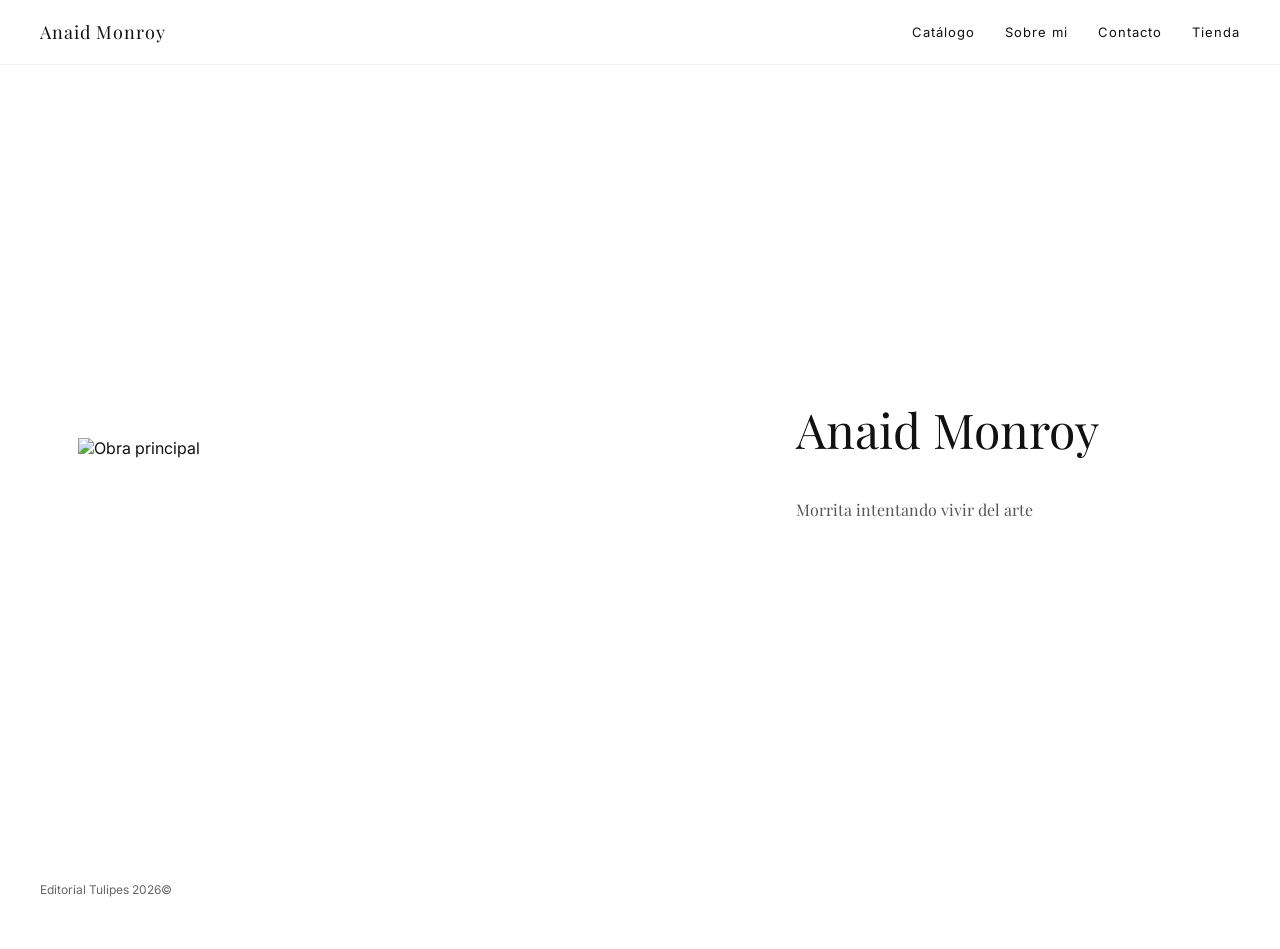
==== index.html @ e2f3367c "primer commit" ====
<!DOCTYPE html>
<html lang="es">
<head>
    <meta charset="UTF-8">
    <meta name="viewport" content="width=device-width, initial-scale=1.0">
    <title>Anaid Monroy</title>

    <link href="https://fonts.googleapis.com/css2?family=Playfair+Display&family=Inter&display=swap" rel="stylesheet">

    <!-- CSS -->
    <link rel="stylesheet" href="css/styles.css">
</head>
<body>

   <header class="header">
  <div class="logo">Anaid Monroy</div>

  <nav class="nav">
    <a href="Catalogo.html">Catálogo</a>
    <a href="about.html">Sobre mi</a>
    <a href="contacto.html">Contacto</a>
    <a href="tienda.html">Tienda</a>
  </nav>
</header>

    <main>
      <section class="hero fade-in">
        <img src="img/portada/hero_1.HEIC" alt="Obra principal">
      
      <div class="hero-text">
        <h1>Anaid Monroy</h1>
        <p>Morrita intentando vivir del arte</p>
      </div>  
      </section>
    </main>

    <footer>
        <p>Editorial Tulipes 2026©</p>
    </footer>

    <!-- JS -->
    <script src="js/script.js"></script>
</body>
</html>
---- css/styles.css ----
body {
  margin: 0;
  font-family: 'Inter', sans-serif;
  background: #fff;
  color: #111;
}

* {
  box-sizing: border-box;
}

img {
  display: block;
  width: 100%;
}

.header {
  display: flex;
  justify-content: space-between;
  align-items: center;
  padding: 20px 40px;
  font-size: 14px;
  letter-spacing: 1px;
}

.logo {
  font-family: 'Playfair Display', serif;
  font-size: 18px;
}

.nav a {
  margin-left: 25px;
  text-decoration: none;
  color: #111;
  transition: opacity 0.3s ease;
}

.nav a:hover {
  opacity: 0.5;
}

.statement {
  padding: 80px 40px;
  max-width: 700px;
  font-size: 18px;
  line-height: 1.8;
}

footer {
  padding: 40px;
  font-size: 12px;
  color: #666;
}
.nav a:link,
.nav a:visited {
  color: #111;
}

.nav {
  font-size: 13px;
}
.hero {
  display: flex;
  align-items: center;
  justify-content: space-between;
  padding: 60px 40px;
  gap: 40px;
}

.hero-text {
  width: 40%;
  font-family: 'Playfair Display', serif;
  font-size: 32px;
  line-height: 1.3;
}

.hero-text h1 {
  font-family: 'Playfair Display', serif;
  font-size: 48px;
  font-weight: normal;
}

.hero-text p {
  font-size: 16px;
  color: #555;
}
.contacto {
  max-width: 600px;
  margin: 0 auto;
  padding: 80px 40px;
}

.contacto h1 {
  font-family: 'Playfair Display', serif;
  font-size: 36px;
  margin-bottom: 20px;
}

.contacto-texto {
  margin-bottom: 40px;
  color: #555;
}

.formulario {
  display: flex;
  flex-direction: column;
  gap: 20px;
}

.formulario input,
.formulario textarea {
  border: none;
  border-bottom: 1px solid #ccc;
  padding: 10px;
  font-size: 14px;
  font-family: 'Inter', sans-serif;
}

.formulario input:focus,
.formulario textarea:focus {
  outline: none;
  border-bottom: 1px solid black;
}

.formulario button {
  margin-top: 20px;
  padding: 10px;
  border: 1px solid black;
  background: none;
  cursor: pointer;
}

.formulario button:hover {
  background: black;
  color: white;
}
.catalogo-header {
  padding: 80px 40px 40px;
}

.catalogo-header h1 {
  font-family: 'Playfair Display', serif;
  font-size: 42px;
  font-weight: normal;
  margin-bottom: 10px;
}

.catalogo-header p {
  color: #666;
}

.catalogo-grid {
  padding: 60px 40px;
}

.producto img {
  width: 100%;
  height: auto;
  transition: opacity 0.3s ease;
}

.producto img:hover {
  opacity: 0.9;
}

.producto-info {
  margin-top: 15px;
}

.producto-info h2 {
  font-size: 18px;
  font-weight: normal;
  margin-bottom: 5px;
}

.producto-info p {
  color: #666;
  font-size: 14px;
  margin-bottom: 10px;
}

.producto-info span {
  font-size: 14px;
}
.producto-horizontal {
  display: flex;
  align-items: center;
  gap: 60px;
  margin-bottom: 120px;
}

.producto-horizontal img {
  width: 55%;
  height: auto;
}

.producto-info {
  width: 45%;
}

.producto-info h2 {
  font-family: 'Playfair Display', serif;
  font-size: 32px;
  font-weight: normal;
  margin-bottom: 20px;
}

.producto-info p,
.producto-info span {
  font-size: 15px;
  line-height: 1.8;
  color: #444;
}

.producto-horizontal.reverse {
  flex-direction: row;
}

.producto-horizontal.reverse .producto-info {
  text-align: left;
}

  .expo-preview {
    display: flex;
    align-items: center;
    justify-content: space-between;
    gap: 60px;
    text-decoration: none;
    color: inherit;
  }

  .expo-preview img {
    width: 55%;
    height: auto;
    transition: opacity 0.3s ease;
  }

  .expo-preview:hover img {
    opacity: 0.92;
  }

  .expo-info {
    width: 45%;
  }

  .expo-info h2 {
    font-family: 'Playfair Display', serif;
    font-size: 42px;
    font-weight: normal;
    margin-bottom: 10px;
  }

  .expo-info p {
    color: #666;
    margin-bottom: 25px;
  }

  .expo-button {
    display: inline-block;
    padding: 12px 22px;
    border: 1px solid #111;
    font-size: 12px;
    letter-spacing: 1px;
    text-transform: uppercase;
    transition: all 0.3s ease;
  }

  .expo-button:hover {
    background: #111;
    color: white;
  }

  .hero {
  display: flex;
  align-items: center;
  justify-content: center;
  gap: 80px;
  min-height: 85vh;
  padding: 60px;
}

.hero img {
  width: 55%;
  max-width: 900px;
  height: auto;
  object-fit: contain;
}

.hero-text {
  width: 35%;
  min-width: 280px;
}

@media (max-width: 1100px) {

  .hero {
    gap: 40px;
    padding: 40px;
  }

  .hero img {
    width: 60%;
  }

  .hero-text h1 {
    font-size: 42px;
  }
}

@media (max-width: 768px) {

  .header {
    flex-direction: column;
    gap: 20px;
    padding: 30px 20px;
  }

  .nav {
    display: flex;
    flex-wrap: wrap;
    justify-content: center;
    gap: 15px;
  }

  .nav a {
    margin-left: 0;
  }

  .hero {
    flex-direction: column;
    text-align: center;
    padding: 30px 20px 60px;
    min-height: auto;
  }

  .hero img {
    width: 100%;
    max-width: 100%;
  }

  .hero-text {
    width: 100%;
    min-width: auto;
  }

  .hero-text h1 {
    font-size: 38px;
  }

  .hero-text p {
    font-size: 16px;
  }
}
.fade-in {
  opacity: 0;
  transform: translateY(30px);
  transition: all 1s ease;
}

.fade-in.show {
  opacity: 1;
  transform: translateY(0);
}
body {
  margin: 0;
  font-family: 'Inter', sans-serif;
  background: #fff;
  color: #111;
}

* {
  box-sizing: border-box;
}

img {
  display: block;
  width: 100%;
}

.header {
  position: sticky;
  top: 0;
  z-index: 1000;

  display: flex;
  justify-content: space-between;
  align-items: center;

  padding: 20px 40px;

  font-size: 14px;
  letter-spacing: 1px;

  background: rgba(255, 255, 255, 0.9);
  backdrop-filter: blur(10px);
  -webkit-backdrop-filter: blur(10px);

  border-bottom: 1px solid rgba(0,0,0,0.05);
}

.logo {
  font-family: 'Playfair Display', serif;
  font-size: 18px;
}

.nav a {
  margin-left: 25px;
  text-decoration: none;
  color: #111;
  transition: opacity 0.3s ease;
}

.nav a:hover {
  opacity: 0.5;
}

.statement {
  padding: 80px 40px;
  max-width: 700px;
  font-size: 18px;
  line-height: 1.8;
}

footer {
  padding: 40px;
  font-size: 12px;
  color: #666;
}
.nav a:link,
.nav a:visited {
  color: #111;
}

.nav {
  font-size: 13px;
}
.hero {
  display: flex;
  align-items: center;
  justify-content: space-between;
  padding: 60px 40px;
  gap: 40px;
}

.hero-text {
  width: 40%;
  font-family: 'Playfair Display', serif;
  font-size: 32px;
  line-height: 1.3;
}

.hero-text h1 {
  font-family: 'Playfair Display', serif;
  font-size: 48px;
  font-weight: normal;
}

.hero-text p {
  font-size: 16px;
  color: #555;
}
.contacto {
  max-width: 600px;
  margin: 0 auto;
  padding: 80px 40px;
}

.contacto h1 {
  font-family: 'Playfair Display', serif;
  font-size: 36px;
  margin-bottom: 20px;
}

.contacto-texto {
  margin-bottom: 40px;
  color: #555;
}

.formulario {
  display: flex;
  flex-direction: column;
  gap: 20px;
}

.formulario input,
.formulario textarea {
  border: none;
  border-bottom: 1px solid #ccc;
  padding: 10px;
  font-size: 14px;
  font-family: 'Inter', sans-serif;
}

.formulario input:focus,
.formulario textarea:focus {
  outline: none;
  border-bottom: 1px solid black;
}

.formulario button {
  margin-top: 20px;
  padding: 10px;
  border: 1px solid black;
  background: none;
  cursor: pointer;
}

.formulario button:hover {
  background: black;
  color: white;
}
.catalogo-header {
  padding: 80px 40px 40px;
}

.catalogo-header h1 {
  font-family: 'Playfair Display', serif;
  font-size: 42px;
  font-weight: normal;
  margin-bottom: 10px;
}

.catalogo-header p {
  color: #666;
}

.catalogo-grid {
  padding: 60px 40px;
}

.producto img {
  width: 100%;
  height: auto;
  transition: opacity 0.3s ease;
}

.producto img:hover {
  opacity: 0.9;
}

.producto-info {
  margin-top: 15px;
}

.producto-info h2 {
  font-size: 18px;
  font-weight: normal;
  margin-bottom: 5px;
}

.producto-info p {
  color: #666;
  font-size: 14px;
  margin-bottom: 10px;
}

.producto-info span {
  font-size: 14px;
}
.producto-horizontal {
  display: flex;
  align-items: center;
  gap: 60px;
  margin-bottom: 120px;
}

.producto-horizontal img {
  width: 55%;
  height: auto;
}

.producto-info {
  width: 45%;
}

.producto-info h2 {
  font-family: 'Playfair Display', serif;
  font-size: 32px;
  font-weight: normal;
  margin-bottom: 20px;
}

.producto-info p,
.producto-info span {
  font-size: 15px;
  line-height: 1.8;
  color: #444;
}

.producto-horizontal.reverse {
  flex-direction: row;
}

.producto-horizontal.reverse .producto-info {
  text-align: left;
}

  .expo-preview {
    display: flex;
    align-items: center;
    justify-content: space-between;
    gap: 60px;
    text-decoration: none;
    color: inherit;
  }

  .expo-preview img {
    width: 55%;
    height: auto;
    transition: opacity 0.3s ease;
  }

  .expo-preview:hover img {
    opacity: 0.92;
  }

  .expo-info {
    width: 45%;
  }

  .expo-info h2 {
    font-family: 'Playfair Display', serif;
    font-size: 42px;
    font-weight: normal;
    margin-bottom: 10px;
  }

  .expo-info p {
    color: #666;
    margin-bottom: 25px;
  }

  .expo-button {
    display: inline-block;
    padding: 12px 22px;
    border: 1px solid #111;
    font-size: 12px;
    letter-spacing: 1px;
    text-transform: uppercase;
    transition: all 0.3s ease;
  }

  .expo-button:hover {
    background: #111;
    color: white;
  }

  .hero {
  display: flex;
  align-items: center;
  justify-content: center;
  gap: 80px;
  min-height: 85vh;
  padding: 60px;
}

.hero img {
  width: 55%;
  max-width: 900px;
  height: auto;
  object-fit: contain;
}

.hero-text {
  width: 35%;
  min-width: 280px;
}

@media (max-width: 1100px) {

  .hero {
    gap: 40px;
    padding: 40px;
  }

  .hero img {
    width: 60%;
  }

  .hero-text h1 {
    font-size: 42px;
  }
}

@media (max-width: 768px) {

  .header {
    flex-direction: column;
    gap: 20px;
    padding: 30px 20px;
  }

  .nav {
    display: flex;
    flex-wrap: wrap;
    justify-content: center;
    gap: 15px;
  }

  .nav a {
    margin-left: 0;
  }

  .hero {
    flex-direction: column;
    text-align: center;
    padding: 30px 20px 60px;
    min-height: auto;
  }

  .hero img {
    width: 100%;
    max-width: 100%;
  }

  .hero-text {
    width: 100%;
    min-width: auto;
  }

  .hero-text h1 {
    font-size: 38px;
  }

  .hero-text p {
    font-size: 16px;
  }
}
.fade-in {
  opacity: 0;
  transform: translateY(30px);
  transition: all 1s ease;
}

.fade-in.show {
  opacity: 1;
  transform: translateY(0);
}
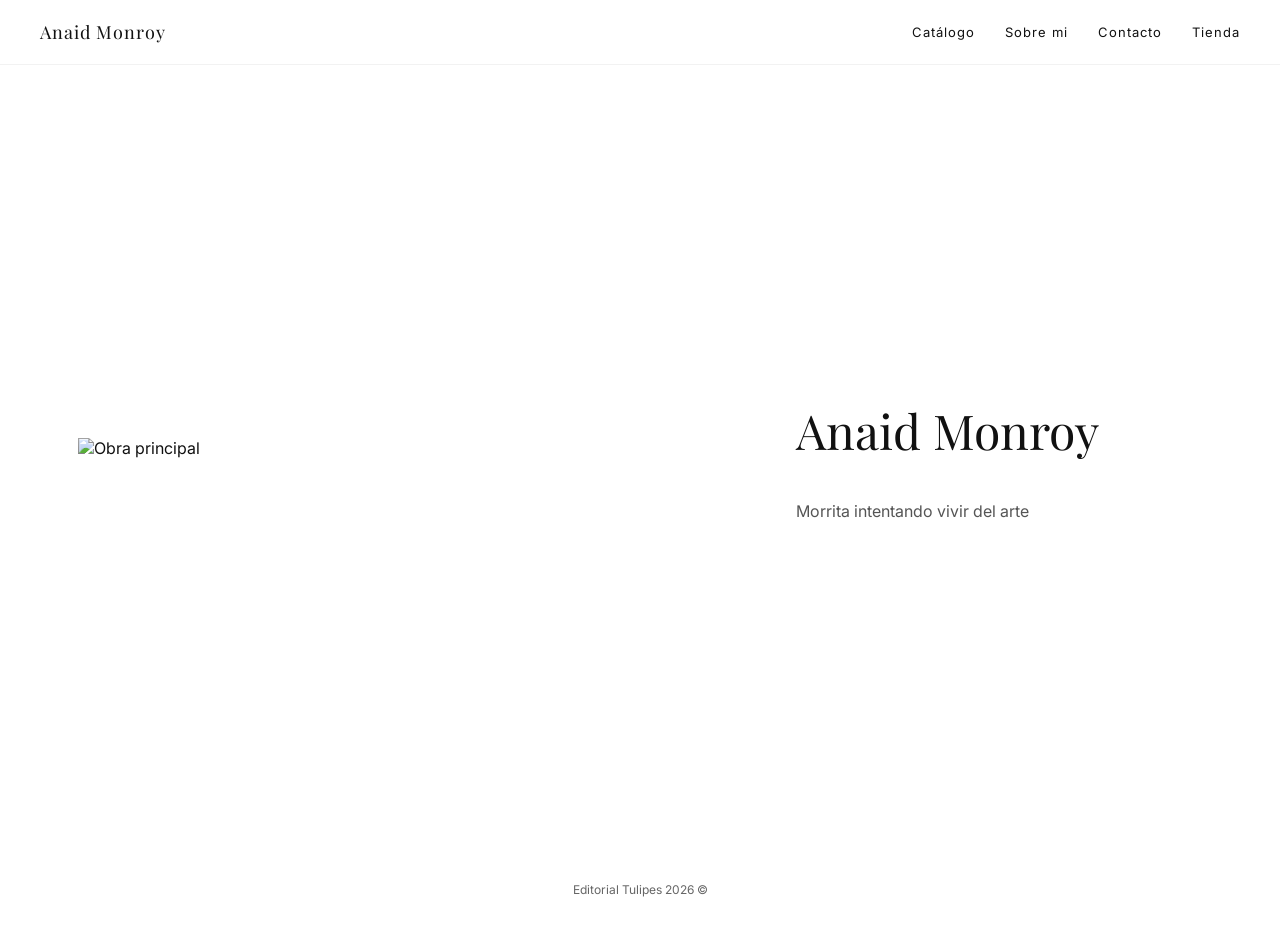
==== commit 03750325: "correciones 1.0" ====
--- a/index.html
+++ b/index.html
@@ -35,7 +35,7 @@
     </main>
 
     <footer>
-        <p>Editorial Tulipes 2026©</p>
+        <p>Editorial Tulipes 2026 ©</p>
     </footer>
 
     <!-- JS -->
--- a/css/styles.css
+++ b/css/styles.css
@@ -1,738 +1,8 @@
-body {
-  margin: 0;
-  font-family: 'Inter', sans-serif;
-  background: #fff;
-  color: #111;
-}
-
-* {
-  box-sizing: border-box;
-}
-
-img {
-  display: block;
-  width: 100%;
-}
-
-.header {
-  display: flex;
-  justify-content: space-between;
-  align-items: center;
-  padding: 20px 40px;
-  font-size: 14px;
-  letter-spacing: 1px;
-}
-
-.logo {
-  font-family: 'Playfair Display', serif;
-  font-size: 18px;
-}
-
-.nav a {
-  margin-left: 25px;
-  text-decoration: none;
-  color: #111;
-  transition: opacity 0.3s ease;
-}
-
-.nav a:hover {
-  opacity: 0.5;
-}
-
-.statement {
-  padding: 80px 40px;
-  max-width: 700px;
-  font-size: 18px;
-  line-height: 1.8;
-}
-
-footer {
-  padding: 40px;
-  font-size: 12px;
-  color: #666;
-}
-.nav a:link,
-.nav a:visited {
-  color: #111;
-}
-
-.nav {
-  font-size: 13px;
-}
-.hero {
-  display: flex;
-  align-items: center;
-  justify-content: space-between;
-  padding: 60px 40px;
-  gap: 40px;
-}
-
-.hero-text {
-  width: 40%;
-  font-family: 'Playfair Display', serif;
-  font-size: 32px;
-  line-height: 1.3;
-}
-
-.hero-text h1 {
-  font-family: 'Playfair Display', serif;
-  font-size: 48px;
-  font-weight: normal;
-}
-
-.hero-text p {
-  font-size: 16px;
-  color: #555;
-}
-.contacto {
-  max-width: 600px;
-  margin: 0 auto;
-  padding: 80px 40px;
-}
-
-.contacto h1 {
-  font-family: 'Playfair Display', serif;
-  font-size: 36px;
-  margin-bottom: 20px;
-}
-
-.contacto-texto {
-  margin-bottom: 40px;
-  color: #555;
-}
-
-.formulario {
-  display: flex;
-  flex-direction: column;
-  gap: 20px;
-}
-
-.formulario input,
-.formulario textarea {
-  border: none;
-  border-bottom: 1px solid #ccc;
-  padding: 10px;
-  font-size: 14px;
-  font-family: 'Inter', sans-serif;
-}
-
-.formulario input:focus,
-.formulario textarea:focus {
-  outline: none;
-  border-bottom: 1px solid black;
-}
-
-.formulario button {
-  margin-top: 20px;
-  padding: 10px;
-  border: 1px solid black;
-  background: none;
-  cursor: pointer;
-}
-
-.formulario button:hover {
-  background: black;
-  color: white;
-}
-.catalogo-header {
-  padding: 80px 40px 40px;
-}
-
-.catalogo-header h1 {
-  font-family: 'Playfair Display', serif;
-  font-size: 42px;
-  font-weight: normal;
-  margin-bottom: 10px;
-}
-
-.catalogo-header p {
-  color: #666;
-}
-
-.catalogo-grid {
-  padding: 60px 40px;
-}
-
-.producto img {
-  width: 100%;
-  height: auto;
-  transition: opacity 0.3s ease;
-}
-
-.producto img:hover {
-  opacity: 0.9;
-}
-
-.producto-info {
-  margin-top: 15px;
-}
-
-.producto-info h2 {
-  font-size: 18px;
-  font-weight: normal;
-  margin-bottom: 5px;
-}
-
-.producto-info p {
-  color: #666;
-  font-size: 14px;
-  margin-bottom: 10px;
-}
-
-.producto-info span {
-  font-size: 14px;
-}
-.producto-horizontal {
-  display: flex;
-  align-items: center;
-  gap: 60px;
-  margin-bottom: 120px;
-}
-
-.producto-horizontal img {
-  width: 55%;
-  height: auto;
-}
-
-.producto-info {
-  width: 45%;
-}
-
-.producto-info h2 {
-  font-family: 'Playfair Display', serif;
-  font-size: 32px;
-  font-weight: normal;
-  margin-bottom: 20px;
-}
-
-.producto-info p,
-.producto-info span {
-  font-size: 15px;
-  line-height: 1.8;
-  color: #444;
-}
-
-.producto-horizontal.reverse {
-  flex-direction: row;
-}
-
-.producto-horizontal.reverse .producto-info {
-  text-align: left;
-}
-
-  .expo-preview {
-    display: flex;
-    align-items: center;
-    justify-content: space-between;
-    gap: 60px;
-    text-decoration: none;
-    color: inherit;
-  }
-
-  .expo-preview img {
-    width: 55%;
-    height: auto;
-    transition: opacity 0.3s ease;
-  }
-
-  .expo-preview:hover img {
-    opacity: 0.92;
-  }
-
-  .expo-info {
-    width: 45%;
-  }
-
-  .expo-info h2 {
-    font-family: 'Playfair Display', serif;
-    font-size: 42px;
-    font-weight: normal;
-    margin-bottom: 10px;
-  }
-
-  .expo-info p {
-    color: #666;
-    margin-bottom: 25px;
-  }
-
-  .expo-button {
-    display: inline-block;
-    padding: 12px 22px;
-    border: 1px solid #111;
-    font-size: 12px;
-    letter-spacing: 1px;
-    text-transform: uppercase;
-    transition: all 0.3s ease;
-  }
-
-  .expo-button:hover {
-    background: #111;
-    color: white;
-  }
-
-  .hero {
-  display: flex;
-  align-items: center;
-  justify-content: center;
-  gap: 80px;
-  min-height: 85vh;
-  padding: 60px;
-}
-
-.hero img {
-  width: 55%;
-  max-width: 900px;
-  height: auto;
-  object-fit: contain;
-}
-
-.hero-text {
-  width: 35%;
-  min-width: 280px;
-}
-
-@media (max-width: 1100px) {
-
-  .hero {
-    gap: 40px;
-    padding: 40px;
-  }
-
-  .hero img {
-    width: 60%;
-  }
-
-  .hero-text h1 {
-    font-size: 42px;
-  }
-}
-
-@media (max-width: 768px) {
-
-  .header {
-    flex-direction: column;
-    gap: 20px;
-    padding: 30px 20px;
-  }
-
-  .nav {
-    display: flex;
-    flex-wrap: wrap;
-    justify-content: center;
-    gap: 15px;
-  }
-
-  .nav a {
-    margin-left: 0;
-  }
-
-  .hero {
-    flex-direction: column;
-    text-align: center;
-    padding: 30px 20px 60px;
-    min-height: auto;
-  }
-
-  .hero img {
-    width: 100%;
-    max-width: 100%;
-  }
-
-  .hero-text {
-    width: 100%;
-    min-width: auto;
-  }
-
-  .hero-text h1 {
-    font-size: 38px;
-  }
-
-  .hero-text p {
-    font-size: 16px;
-  }
-}
-.fade-in {
-  opacity: 0;
-  transform: translateY(30px);
-  transition: all 1s ease;
-}
-
-.fade-in.show {
-  opacity: 1;
-  transform: translateY(0);
-}
-body {
-  margin: 0;
-  font-family: 'Inter', sans-serif;
-  background: #fff;
-  color: #111;
-}
-
-* {
-  box-sizing: border-box;
-}
-
-img {
-  display: block;
-  width: 100%;
-}
-
-.header {
-  position: sticky;
-  top: 0;
-  z-index: 1000;
-
-  display: flex;
-  justify-content: space-between;
-  align-items: center;
-
-  padding: 20px 40px;
-
-  font-size: 14px;
-  letter-spacing: 1px;
-
-  background: rgba(255, 255, 255, 0.9);
-  backdrop-filter: blur(10px);
-  -webkit-backdrop-filter: blur(10px);
-
-  border-bottom: 1px solid rgba(0,0,0,0.05);
-}
-
-.logo {
-  font-family: 'Playfair Display', serif;
-  font-size: 18px;
-}
-
-.nav a {
-  margin-left: 25px;
-  text-decoration: none;
-  color: #111;
-  transition: opacity 0.3s ease;
-}
-
-.nav a:hover {
-  opacity: 0.5;
-}
-
-.statement {
-  padding: 80px 40px;
-  max-width: 700px;
-  font-size: 18px;
-  line-height: 1.8;
-}
-
-footer {
-  padding: 40px;
-  font-size: 12px;
-  color: #666;
-}
-.nav a:link,
-.nav a:visited {
-  color: #111;
-}
-
-.nav {
-  font-size: 13px;
-}
-.hero {
-  display: flex;
-  align-items: center;
-  justify-content: space-between;
-  padding: 60px 40px;
-  gap: 40px;
-}
-
-.hero-text {
-  width: 40%;
-  font-family: 'Playfair Display', serif;
-  font-size: 32px;
-  line-height: 1.3;
-}
-
-.hero-text h1 {
-  font-family: 'Playfair Display', serif;
-  font-size: 48px;
-  font-weight: normal;
-}
-
-.hero-text p {
-  font-size: 16px;
-  color: #555;
-}
-.contacto {
-  max-width: 600px;
-  margin: 0 auto;
-  padding: 80px 40px;
-}
-
-.contacto h1 {
-  font-family: 'Playfair Display', serif;
-  font-size: 36px;
-  margin-bottom: 20px;
-}
-
-.contacto-texto {
-  margin-bottom: 40px;
-  color: #555;
-}
-
-.formulario {
-  display: flex;
-  flex-direction: column;
-  gap: 20px;
-}
-
-.formulario input,
-.formulario textarea {
-  border: none;
-  border-bottom: 1px solid #ccc;
-  padding: 10px;
-  font-size: 14px;
-  font-family: 'Inter', sans-serif;
-}
-
-.formulario input:focus,
-.formulario textarea:focus {
-  outline: none;
-  border-bottom: 1px solid black;
-}
-
-.formulario button {
-  margin-top: 20px;
-  padding: 10px;
-  border: 1px solid black;
-  background: none;
-  cursor: pointer;
-}
-
-.formulario button:hover {
-  background: black;
-  color: white;
-}
-.catalogo-header {
-  padding: 80px 40px 40px;
-}
-
-.catalogo-header h1 {
-  font-family: 'Playfair Display', serif;
-  font-size: 42px;
-  font-weight: normal;
-  margin-bottom: 10px;
-}
-
-.catalogo-header p {
-  color: #666;
-}
-
-.catalogo-grid {
-  padding: 60px 40px;
-}
-
-.producto img {
-  width: 100%;
-  height: auto;
-  transition: opacity 0.3s ease;
-}
-
-.producto img:hover {
-  opacity: 0.9;
-}
-
-.producto-info {
-  margin-top: 15px;
-}
-
-.producto-info h2 {
-  font-size: 18px;
-  font-weight: normal;
-  margin-bottom: 5px;
-}
-
-.producto-info p {
-  color: #666;
-  font-size: 14px;
-  margin-bottom: 10px;
-}
-
-.producto-info span {
-  font-size: 14px;
-}
-.producto-horizontal {
-  display: flex;
-  align-items: center;
-  gap: 60px;
-  margin-bottom: 120px;
-}
-
-.producto-horizontal img {
-  width: 55%;
-  height: auto;
-}
-
-.producto-info {
-  width: 45%;
-}
-
-.producto-info h2 {
-  font-family: 'Playfair Display', serif;
-  font-size: 32px;
-  font-weight: normal;
-  margin-bottom: 20px;
-}
-
-.producto-info p,
-.producto-info span {
-  font-size: 15px;
-  line-height: 1.8;
-  color: #444;
-}
-
-.producto-horizontal.reverse {
-  flex-direction: row;
-}
-
-.producto-horizontal.reverse .producto-info {
-  text-align: left;
-}
-
-  .expo-preview {
-    display: flex;
-    align-items: center;
-    justify-content: space-between;
-    gap: 60px;
-    text-decoration: none;
-    color: inherit;
-  }
-
-  .expo-preview img {
-    width: 55%;
-    height: auto;
-    transition: opacity 0.3s ease;
-  }
-
-  .expo-preview:hover img {
-    opacity: 0.92;
-  }
-
-  .expo-info {
-    width: 45%;
-  }
-
-  .expo-info h2 {
-    font-family: 'Playfair Display', serif;
-    font-size: 42px;
-    font-weight: normal;
-    margin-bottom: 10px;
-  }
-
-  .expo-info p {
-    color: #666;
-    margin-bottom: 25px;
-  }
-
-  .expo-button {
-    display: inline-block;
-    padding: 12px 22px;
-    border: 1px solid #111;
-    font-size: 12px;
-    letter-spacing: 1px;
-    text-transform: uppercase;
-    transition: all 0.3s ease;
-  }
-
-  .expo-button:hover {
-    background: #111;
-    color: white;
-  }
-
-  .hero {
-  display: flex;
-  align-items: center;
-  justify-content: center;
-  gap: 80px;
-  min-height: 85vh;
-  padding: 60px;
-}
-
-.hero img {
-  width: 55%;
-  max-width: 900px;
-  height: auto;
-  object-fit: contain;
-}
-
-.hero-text {
-  width: 35%;
-  min-width: 280px;
-}
-
-@media (max-width: 1100px) {
-
-  .hero {
-    gap: 40px;
-    padding: 40px;
-  }
-
-  .hero img {
-    width: 60%;
-  }
-
-  .hero-text h1 {
-    font-size: 42px;
-  }
-}
-
-@media (max-width: 768px) {
-
-  .header {
-    flex-direction: column;
-    gap: 20px;
-    padding: 30px 20px;
-  }
-
-  .nav {
-    display: flex;
-    flex-wrap: wrap;
-    justify-content: center;
-    gap: 15px;
-  }
-
-  .nav a {
-    margin-left: 0;
-  }
-
-  .hero {
-    flex-direction: column;
-    text-align: center;
-    padding: 30px 20px 60px;
-    min-height: auto;
-  }
-
-  .hero img {
-    width: 100%;
-    max-width: 100%;
-  }
-
-  .hero-text {
-    width: 100%;
-    min-width: auto;
-  }
-
-  .hero-text h1 {
-    font-size: 38px;
-  }
-
-  .hero-text p {
-    font-size: 16px;
-  }
-}
-.fade-in {
-  opacity: 0;
-  transform: translateY(30px);
-  transition: all 1s ease;
-}
-
-.fade-in.show {
-  opacity: 1;
-  transform: translateY(0);
-}+@import url('global.css');
+@import url('header.css');
+@import url('home.css');
+@import url('contacto.css');
+@import url('catalogo.css');
+@import url('exposiciones.css');
+@import url('animations.css');
+@import url('responsive.css');
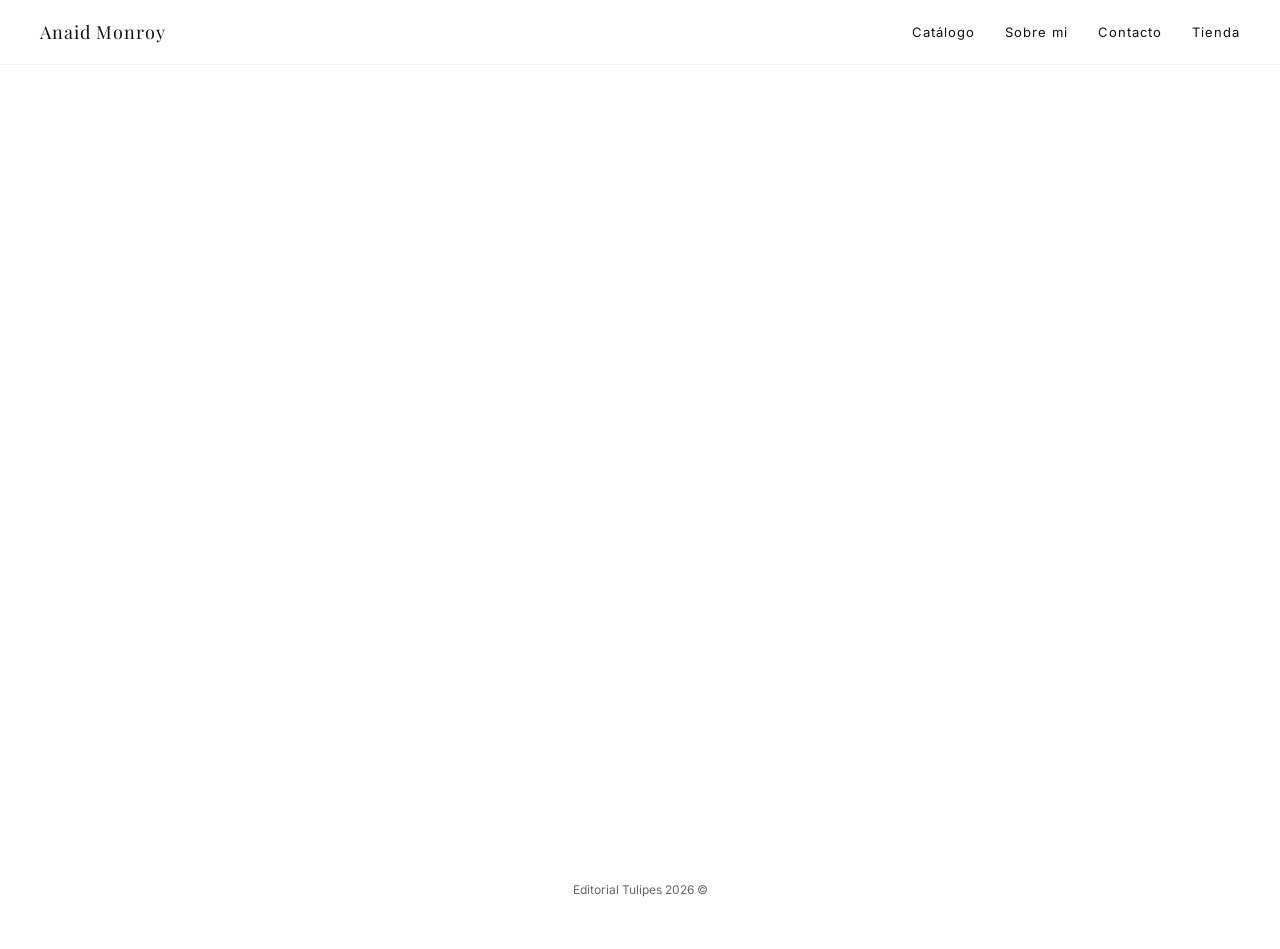
==== commit 5b48aba0: "Corregir imagen HEIC rota y datos de técnica/medida en exposición La portada usaba hero_1.HEIC, form" ====
--- a/index.html
+++ b/index.html
@@ -25,7 +25,7 @@
 
     <main>
       <section class="hero fade-in">
-        <img src="img/portada/hero_1.HEIC" alt="Obra principal">
+        <img src="img/portada/hero.png" alt="Obra principal">
       
       <div class="hero-text">
         <h1>Anaid Monroy</h1>
--- a/css/styles.css
+++ b/css/styles.css
@@ -5,4 +5,6 @@
 @import url('catalogo.css');
 @import url('exposiciones.css');
 @import url('animations.css');
+@import url('about.css');
+@import url('tienda.css');
 @import url('responsive.css');
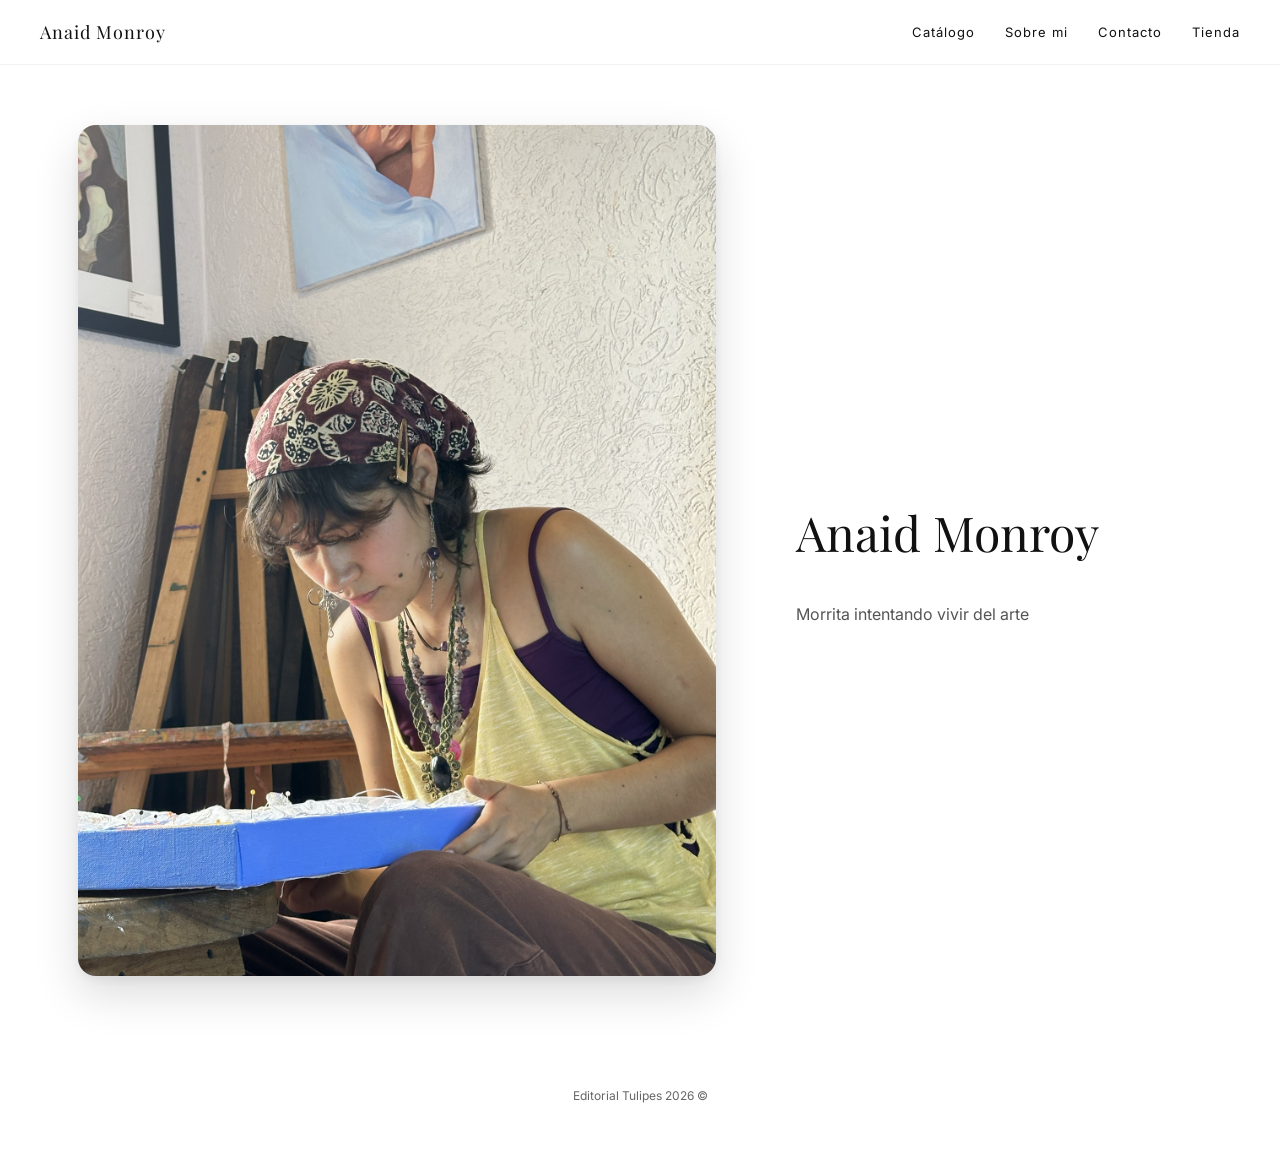
==== commit 50d3834f: "Usar la foto de portada correcta en vez de la obra textil El primer arreglo del HEIC roto usó img/po" ====
--- a/index.html
+++ b/index.html
@@ -25,7 +25,7 @@
 
     <main>
       <section class="hero fade-in">
-        <img src="img/portada/hero.png" alt="Obra principal">
+        <img src="img/portada/hero_1.jpg" alt="Obra principal">
       
       <div class="hero-text">
         <h1>Anaid Monroy</h1>
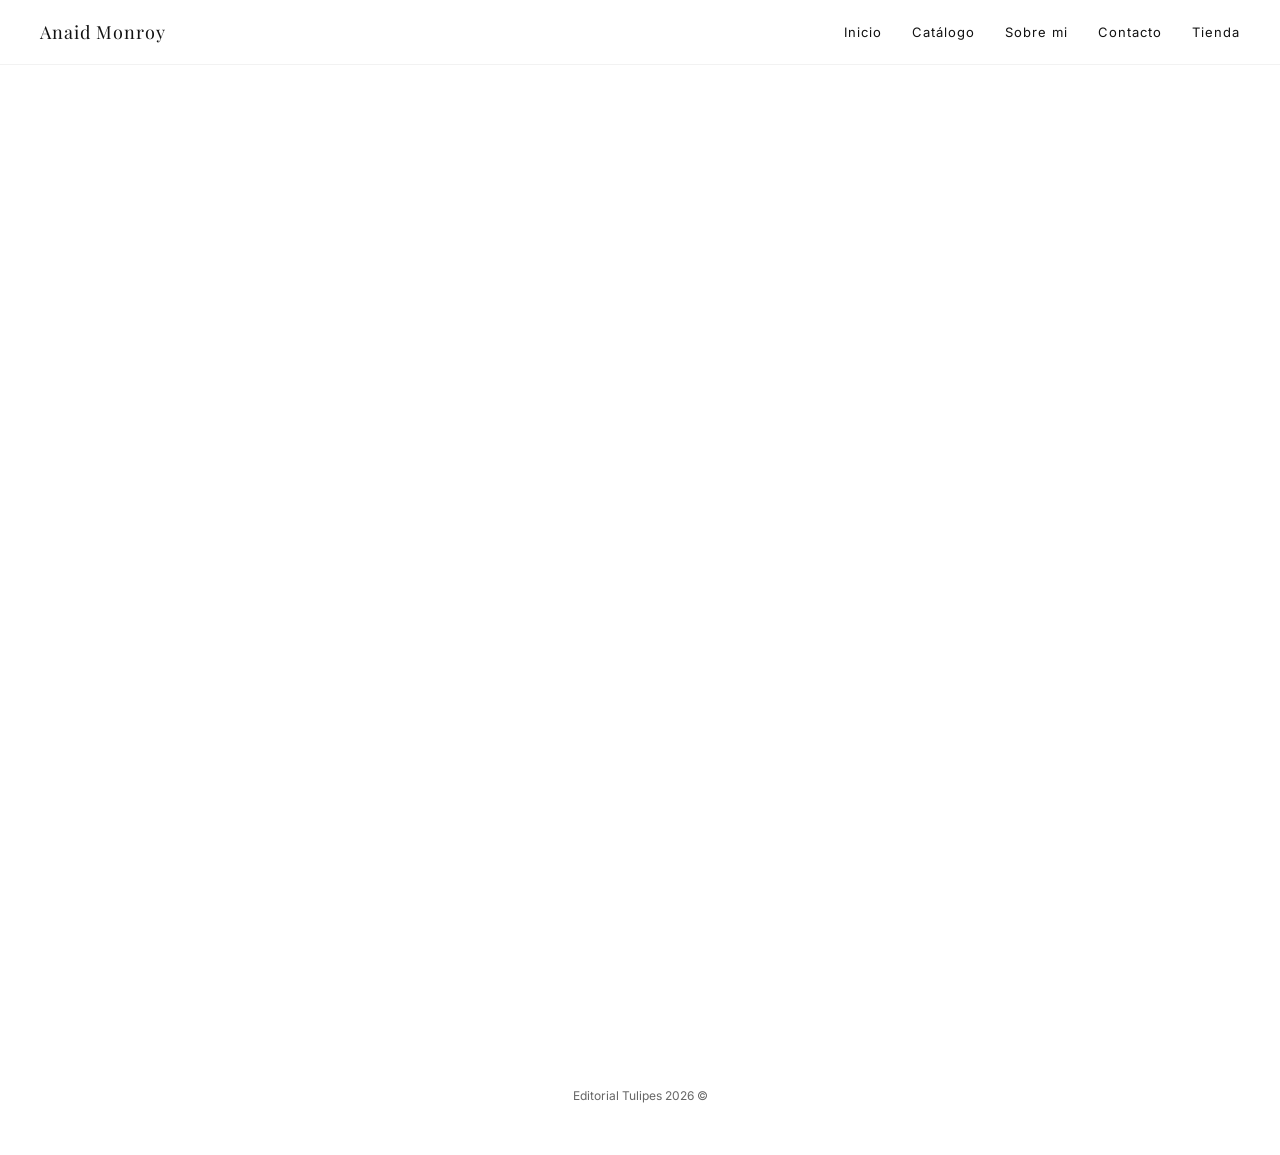
==== commit 4aaf992e: "Comprimir imágenes, agregar favicon/meta description y arreglar consistencia de navegación - Se comp" ====
--- a/index.html
+++ b/index.html
@@ -4,6 +4,9 @@
     <meta charset="UTF-8">
     <meta name="viewport" content="width=device-width, initial-scale=1.0">
     <title>Anaid Monroy</title>
+  <meta name="description" content="Anaid Monroy, artista visual: pintura, dibujo e impresión editorial desde Guadalajara, México.">
+  <link rel="icon" type="image/png" href="img/icons/favicon-32.png">
+  <link rel="apple-touch-icon" href="img/icons/apple-touch-icon.png">
 
     <link href="https://fonts.googleapis.com/css2?family=Playfair+Display&family=Inter&display=swap" rel="stylesheet">
 
@@ -16,6 +19,7 @@
   <div class="logo">Anaid Monroy</div>
 
   <nav class="nav">
+    <a href="index.html">Inicio</a>
     <a href="Catalogo.html">Catálogo</a>
     <a href="about.html">Sobre mi</a>
     <a href="contacto.html">Contacto</a>
